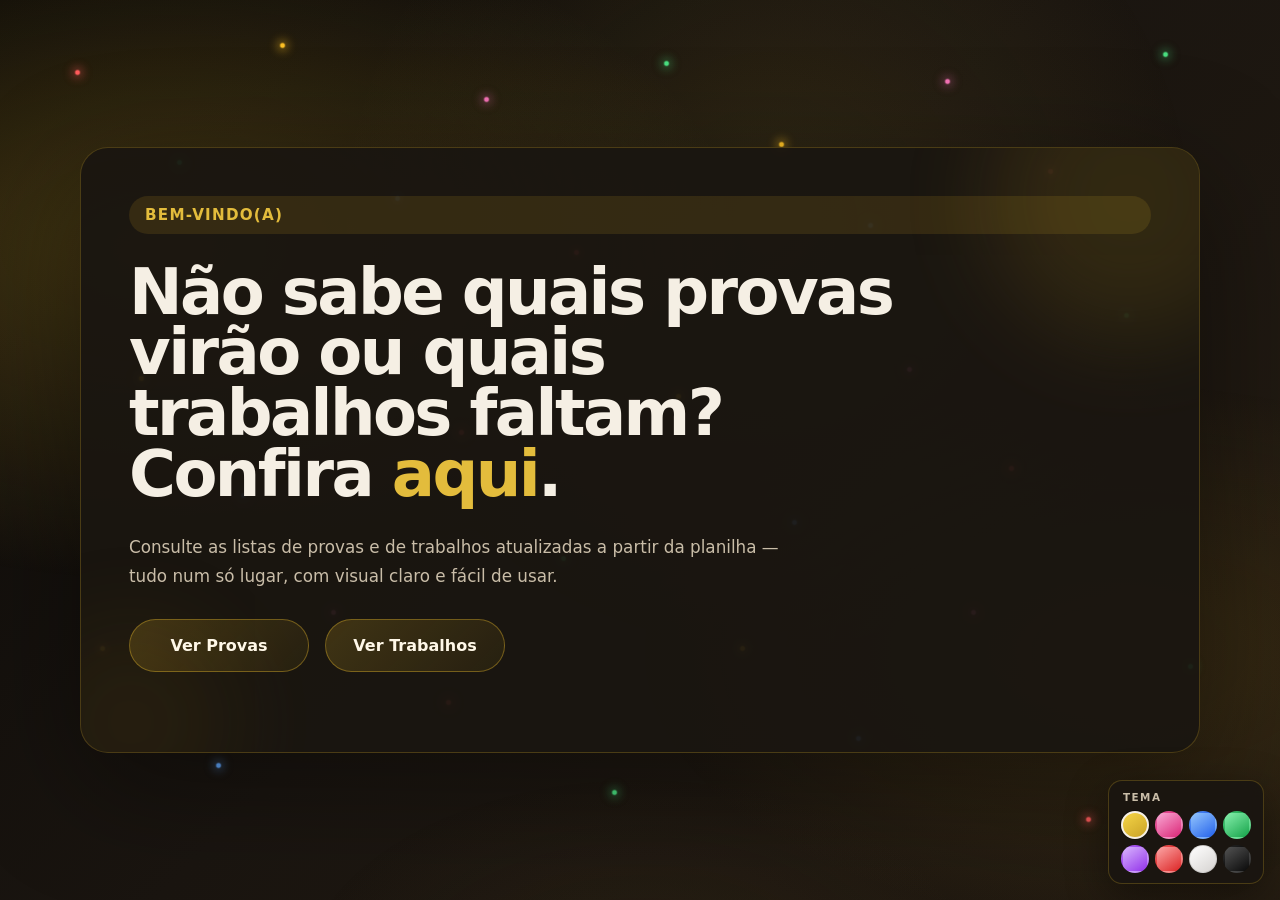
==== index.html @ 06c5c0e2 "Add files via upload" ====
<!DOCTYPE html>
<html lang="pt-br">
<head>
  <meta charset="UTF-8">
  <meta name="viewport" content="width=device-width, initial-scale=1.0">
  <title>Status da Escola</title>
  <link rel="stylesheet" href="style.css">
  <script>
    try {
      var __siteTheme = localStorage.getItem('site-theme');
      if (__siteTheme && __siteTheme !== 'amarelo') document.documentElement.setAttribute('data-theme', __siteTheme);
    } catch (e) {}
  </script>
</head>
<body>
  <div class="bg-fairy-lights" aria-hidden="true">
    <span style="--x:6;--y:8;--d:0"></span><span style="--x:14;--y:18;--d:2"></span><span style="--x:22;--y:5;--d:5"></span><span style="--x:31;--y:22;--d:1"></span><span style="--x:38;--y:11;--d:7"></span>
    <span style="--x:45;--y:28;--d:3"></span><span style="--x:52;--y:7;--d:9"></span><span style="--x:61;--y:16;--d:4"></span><span style="--x:68;--y:25;--d:0"></span><span style="--x:74;--y:9;--d:6"></span>
    <span style="--x:82;--y:19;--d:2"></span><span style="--x:91;--y:6;--d:8"></span><span style="--x:11;--y:42;--d:5"></span><span style="--x:19;--y:55;--d:1"></span><span style="--x:27;--y:38;--d:10"></span>
    <span style="--x:36;--y:48;--d:4"></span><span style="--x:44;--y:62;--d:7"></span><span style="--x:53;--y:44;--d:2"></span><span style="--x:62;--y:58;--d:6"></span><span style="--x:71;--y:41;--d:3"></span>
    <span style="--x:79;--y:52;--d:9"></span><span style="--x:88;--y:35;--d:0"></span><span style="--x:8;--y:72;--d:5"></span><span style="--x:17;--y:85;--d:8"></span><span style="--x:26;--y:68;--d:1"></span>
    <span style="--x:35;--y:78;--d:4"></span><span style="--x:48;--y:88;--d:6"></span><span style="--x:58;--y:72;--d:2"></span><span style="--x:67;--y:82;--d:7"></span><span style="--x:76;--y:68;--d:3"></span>
    <span style="--x:85;--y:91;--d:9"></span><span style="--x:93;--y:74;--d:0"></span>
  </div>
  <main class="page">
    <section class="hero">
      <span class="badge">Bem-vindo(a)</span>
      <h1 class="title">Não sabe quais provas virão ou quais trabalhos faltam? Confira <strong>aqui</strong>.</h1>
      <p class="description">Consulte as listas de provas e de trabalhos atualizadas a partir da planilha — tudo num só lugar, com visual claro e fácil de usar.</p>
      <div class="actions">
        <a href="provas.html" class="button">Ver Provas</a>
        <a href="trabalhos.html" class="button">Ver Trabalhos</a>
      </div>
      <div class="meta">
      </div>
    </section>
  </main>
  <script src="script.js"></script>
  <script src="theme-menu.js"></script>
</body>
</html>
---- style.css ----
:root {
  color-scheme: dark;
  --bg-deep: #0f0d0a;
  --bg-card: rgba(26, 22, 16, 0.94);
  --accent: #c9a227;
  --accent-bright: #e3bc3c;
  --accent-soft: rgba(201, 162, 39, 0.14);
  --accent-dim: rgba(139, 105, 20, 0.18);
  --border: rgba(201, 162, 39, 0.28);
  --text: #f5efe4;
  --text-muted: #c9bda8;
  --grad-1: #0c0a08;
  --grad-2: #1a1510;
  --grad-3: #241c12;
  --grad-4: #1a1610;
  --grad-5: #0f0d0a;
  --orb-1: rgba(201, 162, 39, 0.28);
  --orb-2: rgba(139, 105, 20, 0.2);
  --orb-3: rgba(90, 70, 35, 0.15);
  --orb-soft: rgba(227, 188, 60, 0.12);
  --page-blob-1: rgba(201, 162, 39, 0.35);
  --page-blob-2: rgba(139, 105, 20, 0.3);
  --btn-border: rgba(201, 162, 39, 0.45);
  --btn-grad-1: rgba(201, 162, 39, 0.22);
  --btn-grad-2: rgba(201, 162, 39, 0.08);
  --btn-text: #fff8e8;
  --btn-hover-shadow: rgba(201, 162, 39, 0.35);
  --btn-hover-border: rgba(255, 230, 170, 0.6);
  --btn-hover-fg: #1a140c;
  --meta-muted: #a89878;
  --sheet-meta: rgba(201, 189, 168, 0.8);
  --shadow-card: rgba(0, 0, 0, 0.4);
  --fairy-opacity: 1;
  font-family: Inter, ui-sans-serif, system-ui, -apple-system, BlinkMacSystemFont, "Segoe UI", sans-serif;
}

/* Rosa */
html[data-theme='rosa'] {
  color-scheme: dark;
  --bg-deep: #100810;
  --bg-card: rgba(32, 16, 28, 0.94);
  --accent: #db2777;
  --accent-bright: #f472b6;
  --accent-soft: rgba(219, 39, 119, 0.14);
  --accent-dim: rgba(157, 23, 77, 0.22);
  --border: rgba(244, 114, 182, 0.28);
  --text: #fdf2f8;
  --text-muted: #e9c4d8;
  --grad-1: #0f0610;
  --grad-2: #1a0a16;
  --grad-3: #240f1c;
  --grad-4: #180a14;
  --grad-5: #0c060c;
  --orb-1: rgba(219, 39, 119, 0.26);
  --orb-2: rgba(157, 23, 77, 0.18);
  --orb-3: rgba(90, 40, 60, 0.14);
  --orb-soft: rgba(244, 114, 182, 0.1);
  --page-blob-1: rgba(219, 39, 119, 0.32);
  --page-blob-2: rgba(131, 24, 67, 0.28);
  --btn-border: rgba(244, 114, 182, 0.45);
  --btn-grad-1: rgba(219, 39, 119, 0.22);
  --btn-grad-2: rgba(219, 39, 119, 0.08);
  --btn-text: #fff5fb;
  --btn-hover-shadow: rgba(219, 39, 119, 0.38);
  --btn-hover-border: rgba(251, 207, 232, 0.55);
  --btn-hover-fg: #1a0a12;
  --meta-muted: #c49bb0;
  --sheet-meta: rgba(233, 196, 216, 0.85);
  --shadow-card: rgba(0, 0, 0, 0.45);
}

/* Azul */
html[data-theme='azul'] {
  color-scheme: dark;
  --bg-deep: #080e14;
  --bg-card: rgba(14, 22, 36, 0.94);
  --accent: #2563eb;
  --accent-bright: #60a5fa;
  --accent-soft: rgba(37, 99, 235, 0.14);
  --accent-dim: rgba(30, 64, 175, 0.22);
  --border: rgba(96, 165, 250, 0.28);
  --text: #eff6ff;
  --text-muted: #b8c9e0;
  --grad-1: #060a10;
  --grad-2: #0c1420;
  --grad-3: #101c2e;
  --grad-4: #0c1624;
  --grad-5: #080c14;
  --orb-1: rgba(37, 99, 235, 0.26);
  --orb-2: rgba(29, 78, 216, 0.18);
  --orb-3: rgba(30, 58, 90, 0.14);
  --orb-soft: rgba(96, 165, 250, 0.1);
  --page-blob-1: rgba(37, 99, 235, 0.32);
  --page-blob-2: rgba(30, 64, 175, 0.28);
  --btn-border: rgba(96, 165, 250, 0.45);
  --btn-grad-1: rgba(37, 99, 235, 0.22);
  --btn-grad-2: rgba(37, 99, 235, 0.08);
  --btn-text: #f0f7ff;
  --btn-hover-shadow: rgba(37, 99, 235, 0.38);
  --btn-hover-border: rgba(186, 220, 255, 0.55);
  --btn-hover-fg: #0a1628;
  --meta-muted: #8fa3c4;
  --sheet-meta: rgba(184, 200, 224, 0.85);
  --shadow-card: rgba(0, 0, 0, 0.45);
}

/* Verde */
html[data-theme='verde'] {
  color-scheme: dark;
  --bg-deep: #08120c;
  --bg-card: rgba(14, 32, 24, 0.94);
  --accent: #16a34a;
  --accent-bright: #4ade80;
  --accent-soft: rgba(22, 163, 74, 0.14);
  --accent-dim: rgba(20, 83, 45, 0.22);
  --border: rgba(74, 222, 128, 0.28);
  --text: #ecfdf5;
  --text-muted: #b8d4c4;
  --grad-1: #060f0a;
  --grad-2: #0c1a12;
  --grad-3: #102218;
  --grad-4: #0c1a12;
  --grad-5: #080f0c;
  --orb-1: rgba(22, 163, 74, 0.26);
  --orb-2: rgba(21, 128, 61, 0.18);
  --orb-3: rgba(30, 70, 45, 0.14);
  --orb-soft: rgba(74, 222, 128, 0.1);
  --page-blob-1: rgba(22, 163, 74, 0.32);
  --page-blob-2: rgba(20, 83, 45, 0.28);
  --btn-border: rgba(74, 222, 128, 0.45);
  --btn-grad-1: rgba(22, 163, 74, 0.22);
  --btn-grad-2: rgba(22, 163, 74, 0.08);
  --btn-text: #f0fdf4;
  --btn-hover-shadow: rgba(22, 163, 74, 0.38);
  --btn-hover-border: rgba(187, 247, 208, 0.55);
  --btn-hover-fg: #052e16;
  --meta-muted: #8fb39a;
  --sheet-meta: rgba(190, 214, 200, 0.85);
  --shadow-card: rgba(0, 0, 0, 0.45);
}

/* Lilás */
html[data-theme='lilas'] {
  color-scheme: dark;
  --bg-deep: #0c0814;
  --bg-card: rgba(24, 18, 40, 0.94);
  --accent: #9333ea;
  --accent-bright: #c084fc;
  --accent-soft: rgba(147, 51, 234, 0.14);
  --accent-dim: rgba(88, 28, 135, 0.22);
  --border: rgba(192, 132, 252, 0.28);
  --text: #faf5ff;
  --text-muted: #d4c4e8;
  --grad-1: #0a0614;
  --grad-2: #140e22;
  --grad-3: #1a1430;
  --grad-4: #140e24;
  --grad-5: #0c0818;
  --orb-1: rgba(147, 51, 234, 0.26);
  --orb-2: rgba(88, 28, 135, 0.18);
  --orb-3: rgba(60, 40, 90, 0.14);
  --orb-soft: rgba(192, 132, 252, 0.1);
  --page-blob-1: rgba(147, 51, 234, 0.32);
  --page-blob-2: rgba(88, 28, 135, 0.28);
  --btn-border: rgba(192, 132, 252, 0.45);
  --btn-grad-1: rgba(147, 51, 234, 0.22);
  --btn-grad-2: rgba(147, 51, 234, 0.08);
  --btn-text: #faf5ff;
  --btn-hover-shadow: rgba(147, 51, 234, 0.38);
  --btn-hover-border: rgba(233, 213, 255, 0.55);
  --btn-hover-fg: #1e1030;
  --meta-muted: #b8a0d0;
  --sheet-meta: rgba(212, 196, 232, 0.85);
  --shadow-card: rgba(0, 0, 0, 0.45);
}

/* Vermelho */
html[data-theme='vermelho'] {
  color-scheme: dark;
  --bg-deep: #100808;
  --bg-card: rgba(36, 14, 14, 0.94);
  --accent: #dc2626;
  --accent-bright: #f87171;
  --accent-soft: rgba(220, 38, 38, 0.14);
  --accent-dim: rgba(127, 29, 29, 0.22);
  --border: rgba(248, 113, 113, 0.28);
  --text: #fef2f2;
  --text-muted: #e8c4c4;
  --grad-1: #0e0606;
  --grad-2: #1a0a0a;
  --grad-3: #240e0e;
  --grad-4: #1a0a0a;
  --grad-5: #0c0606;
  --orb-1: rgba(220, 38, 38, 0.26);
  --orb-2: rgba(127, 29, 29, 0.18);
  --orb-3: rgba(80, 30, 30, 0.14);
  --orb-soft: rgba(248, 113, 113, 0.1);
  --page-blob-1: rgba(220, 38, 38, 0.32);
  --page-blob-2: rgba(127, 29, 29, 0.28);
  --btn-border: rgba(248, 113, 113, 0.45);
  --btn-grad-1: rgba(220, 38, 38, 0.22);
  --btn-grad-2: rgba(220, 38, 38, 0.08);
  --btn-text: #fff5f5;
  --btn-hover-shadow: rgba(220, 38, 38, 0.38);
  --btn-hover-border: rgba(254, 202, 202, 0.55);
  --btn-hover-fg: #1a0808;
  --meta-muted: #c4a0a0;
  --sheet-meta: rgba(232, 196, 196, 0.85);
  --shadow-card: rgba(0, 0, 0, 0.45);
}

/* Branco (claro) */
html[data-theme='branco'] {
  color-scheme: light;
  --bg-deep: #e8e4de;
  --bg-card: rgba(255, 255, 255, 0.94);
  --accent: #b45309;
  --accent-bright: #d97706;
  --accent-soft: rgba(180, 83, 9, 0.1);
  --accent-dim: rgba(180, 83, 9, 0.14);
  --border: rgba(60, 50, 40, 0.12);
  --text: #1c1917;
  --text-muted: #57534e;
  --grad-1: #f5f2ed;
  --grad-2: #ebe6df;
  --grad-3: #e0dbd4;
  --grad-4: #ebe6df;
  --grad-5: #f0ebe5;
  --orb-1: rgba(180, 140, 80, 0.12);
  --orb-2: rgba(140, 120, 90, 0.08);
  --orb-3: rgba(120, 100, 80, 0.06);
  --orb-soft: rgba(200, 160, 90, 0.08);
  --page-blob-1: rgba(200, 150, 80, 0.12);
  --page-blob-2: rgba(160, 130, 90, 0.1);
  --btn-border: rgba(180, 83, 9, 0.35);
  --btn-grad-1: rgba(180, 83, 9, 0.12);
  --btn-grad-2: rgba(180, 83, 9, 0.05);
  --btn-text: #292524;
  --btn-hover-shadow: rgba(180, 83, 9, 0.2);
  --btn-hover-border: rgba(120, 60, 10, 0.25);
  --btn-hover-fg: #1c1917;
  --meta-muted: #78716c;
  --sheet-meta: rgba(80, 70, 60, 0.75);
  --shadow-card: rgba(0, 0, 0, 0.08);
  --fairy-opacity: 0.4;
}

/* Preto */
html[data-theme='preto'] {
  color-scheme: dark;
  --bg-deep: #000000;
  --bg-card: rgba(8, 8, 8, 0.96);
  --accent: #737373;
  --accent-bright: #d4d4d4;
  --accent-soft: rgba(115, 115, 115, 0.12);
  --accent-dim: rgba(64, 64, 64, 0.35);
  --border: rgba(115, 115, 115, 0.22);
  --text: #e5e5e5;
  --text-muted: #a3a3a3;
  --grad-1: #000000;
  --grad-2: #0a0a0a;
  --grad-3: #121212;
  --grad-4: #0a0a0a;
  --grad-5: #000000;
  --orb-1: rgba(80, 80, 80, 0.15);
  --orb-2: rgba(50, 50, 50, 0.12);
  --orb-3: rgba(30, 30, 30, 0.1);
  --orb-soft: rgba(100, 100, 100, 0.06);
  --page-blob-1: rgba(90, 90, 90, 0.12);
  --page-blob-2: rgba(50, 50, 50, 0.15);
  --btn-border: rgba(115, 115, 115, 0.35);
  --btn-grad-1: rgba(115, 115, 115, 0.15);
  --btn-grad-2: rgba(115, 115, 115, 0.06);
  --btn-text: #f5f5f5;
  --btn-hover-shadow: rgba(200, 200, 200, 0.08);
  --btn-hover-border: rgba(200, 200, 200, 0.25);
  --btn-hover-fg: #0a0a0a;
  --meta-muted: #888888;
  --sheet-meta: rgba(160, 160, 160, 0.85);
  --shadow-card: rgba(0, 0, 0, 0.6);
  --fairy-opacity: 0.65;
}

* {
  box-sizing: border-box;
  margin: 0;
  padding: 0;
}

html {
  min-height: 100%;
}

@keyframes bg-gradient-flow {
  0% {
    background-position: 0% 50%;
  }
  50% {
    background-position: 100% 50%;
  }
  100% {
    background-position: 0% 50%;
  }
}

@keyframes bg-orbs {
  0%,
  100% {
    transform: translate(0, 0) scale(1);
    opacity: 0.9;
  }
  33% {
    transform: translate(4%, -3%) scale(1.04);
    opacity: 1;
  }
  66% {
    transform: translate(-3%, 5%) scale(0.98);
    opacity: 0.85;
  }
}

@keyframes bg-orbs-alt {
  0%,
  100% {
    transform: translate(0, 0) rotate(0deg);
    opacity: 0.7;
  }
  50% {
    transform: translate(-5%, 4%) rotate(4deg);
    opacity: 1;
  }
}

@keyframes fairy-twinkle {
  0%,
  100% {
    opacity: 0.25;
    transform: scale(0.88);
    filter: brightness(0.65);
  }
  45% {
    opacity: 1;
    transform: scale(1.08);
    filter: brightness(1.35);
  }
  70% {
    opacity: 0.55;
    transform: scale(0.95);
    filter: brightness(0.95);
  }
}

body {
  min-height: 100vh;
  display: grid;
  place-items: center;
  position: relative;
  isolation: isolate;
  overflow-x: hidden;
  color: var(--text);
  padding: 24px;
  background-color: var(--bg-deep);
  background-image: linear-gradient(
    135deg,
    var(--grad-1) 0%,
    var(--grad-2) 22%,
    var(--grad-3) 45%,
    var(--grad-4) 68%,
    var(--grad-5) 100%
  );
  background-size: 220% 220%;
  animation: bg-gradient-flow 22s ease infinite;
}

.bg-fairy-lights {
  position: fixed;
  inset: 0;
  z-index: 0;
  pointer-events: none;
  overflow: hidden;
  opacity: var(--fairy-opacity);
}

.bg-fairy-lights span {
  position: absolute;
  left: calc(var(--x, 50) * 1%);
  top: calc(var(--y, 50) * 1%);
  width: 5px;
  height: 5px;
  margin: -2px 0 0 -2px;
  border-radius: 50%;
  animation: fairy-twinkle 2.8s ease-in-out calc(var(--d, 0) * 0.16s) infinite;
  will-change: opacity, transform;
}

.bg-fairy-lights span:nth-child(5n + 1) {
  background: #ff5c5c;
  color: #ff5c5c;
  box-shadow: 0 0 10px 2px rgba(255, 92, 92, 0.65);
}

.bg-fairy-lights span:nth-child(5n + 2) {
  background: #4ade80;
  color: #4ade80;
  box-shadow: 0 0 10px 2px rgba(74, 222, 128, 0.55);
}

.bg-fairy-lights span:nth-child(5n + 3) {
  background: #fbbf24;
  color: #fbbf24;
  box-shadow: 0 0 10px 2px rgba(251, 191, 36, 0.7);
}

.bg-fairy-lights span:nth-child(5n + 4) {
  background: #60a5fa;
  color: #60a5fa;
  box-shadow: 0 0 10px 2px rgba(96, 165, 250, 0.55);
}

.bg-fairy-lights span:nth-child(5n + 5) {
  background: #f472b6;
  color: #f472b6;
  box-shadow: 0 0 10px 2px rgba(244, 114, 182, 0.5);
}

body::before {
  content: '';
  position: fixed;
  inset: -25%;
  z-index: -2;
  pointer-events: none;
  background:
    radial-gradient(ellipse 55% 45% at 25% 35%, var(--orb-1), transparent 55%),
    radial-gradient(ellipse 50% 40% at 75% 65%, var(--orb-2), transparent 50%),
    radial-gradient(ellipse 40% 35% at 50% 90%, var(--orb-3), transparent 45%);
  animation: bg-orbs 28s ease-in-out infinite;
}

body::after {
  content: '';
  position: fixed;
  inset: 0;
  z-index: -1;
  pointer-events: none;
  background: radial-gradient(circle at 60% 25%, var(--orb-soft), transparent 42%);
  animation: bg-orbs-alt 35s ease-in-out infinite;
}

.page {
  width: min(1120px, 100%);
  padding: 48px;
  border-radius: 28px;
  background: var(--bg-card);
  border: 1px solid var(--border);
  box-shadow: 0 32px 120px var(--shadow-card);
  position: relative;
  z-index: 1;
  overflow: hidden;
}

.page::before,
.page::after {
  content: '';
  position: absolute;
  border-radius: 50%;
  filter: blur(48px);
  opacity: 0.4;
  pointer-events: none;
}

.page::before {
  width: 280px;
  height: 280px;
  background: var(--page-blob-1);
  top: -90px;
  right: -70px;
  animation: bg-orbs-alt 20s ease-in-out infinite reverse;
}

.page::after {
  width: 200px;
  height: 200px;
  background: var(--page-blob-2);
  bottom: -70px;
  left: -50px;
  animation: bg-orbs 24s ease-in-out infinite;
}

.hero {
  position: relative;
  z-index: 1;
  display: grid;
  gap: 28px;
}

.badge {
  display: inline-flex;
  align-items: center;
  gap: 10px;
  padding: 10px 16px;
  border-radius: 999px;
  background: var(--accent-soft);
  color: var(--accent-bright);
  font-size: 0.95rem;
  letter-spacing: 0.08em;
  text-transform: uppercase;
  font-weight: 700;
}

.title {
  font-size: clamp(2.75rem, 5vw, 4.5rem);
  line-height: 0.95;
  letter-spacing: -0.04em;
  max-width: 780px;
}

.title strong {
  color: var(--accent-bright);
}

.description {
  max-width: 680px;
  line-height: 1.75;
  color: var(--text-muted);
  font-size: 1.05rem;
}

.sheet-meta {
  margin-top: 12px;
  margin-bottom: 8px;
  font-size: 0.9rem;
  color: var(--sheet-meta);
}

.actions {
  display: flex;
  flex-wrap: wrap;
  gap: 16px;
}

.button {
  display: inline-flex;
  align-items: center;
  justify-content: center;
  min-width: 180px;
  padding: 16px 24px;
  border-radius: 999px;
  border: 1px solid var(--btn-border);
  background: linear-gradient(135deg, var(--btn-grad-1), var(--btn-grad-2));
  color: var(--btn-text);
  text-decoration: none;
  font-weight: 700;
  transition: transform 0.25s ease, background 0.25s ease, box-shadow 0.25s ease;
}

.button:hover {
  transform: translateY(-2px);
  background: linear-gradient(135deg, var(--accent-bright), var(--accent));
  box-shadow: 0 18px 50px var(--btn-hover-shadow);
  color: var(--btn-hover-fg);
  border-color: var(--btn-hover-border);
}

.meta {
  display: grid;
  gap: 12px;
  padding-top: 4px;
  color: var(--meta-muted);
  font-size: 0.95rem;
}

.meta span {
  display: inline-flex;
  align-items: center;
  gap: 8px;
}

.meta strong {
  color: var(--text);
}

@media (max-width: 720px) {
  .page {
    padding: 32px 24px;
  }

  .actions {
    flex-direction: column;
  }
}

.table-section {
  position: relative;
  z-index: 1;
  display: grid;
  gap: 28px;
}

.table-section h2 {
  text-align: center;
  font-size: clamp(2rem, 4vw, 3rem);
  color: var(--accent-bright);
}

#table-container {
  overflow-x: auto;
}

table {
  width: 100%;
  border-collapse: collapse;
  margin: 0 auto;
}

th,
td {
  padding: 12px 16px;
  border-radius: 8px;
  background: var(--accent-soft);
  border: 1px solid var(--border);
  color: var(--text);
  text-align: left;
  width: auto;
  white-space: nowrap;
}

th {
  background: var(--accent-dim);
  font-weight: 700;
  text-align: center;
  color: var(--accent-bright);
}

#pending-text {
  text-align: center;
  font-size: 1.1rem;
  color: var(--text-muted);
}

/* Mini menu de temas */
.theme-picker {
  position: fixed;
  bottom: 16px;
  right: 16px;
  z-index: 100;
  display: flex;
  flex-direction: column;
  gap: 8px;
  padding: 10px 12px;
  border-radius: 14px;
  background: var(--bg-card);
  border: 1px solid var(--border);
  box-shadow: 0 12px 40px var(--shadow-card);
  backdrop-filter: blur(10px);
  -webkit-backdrop-filter: blur(10px);
  max-width: calc(100vw - 32px);
}

.theme-picker__title {
  font-size: 0.65rem;
  font-weight: 700;
  letter-spacing: 0.14em;
  text-transform: uppercase;
  color: var(--text-muted);
  padding: 0 2px;
}

.theme-picker__grid {
  display: grid;
  grid-template-columns: repeat(4, 1fr);
  gap: 6px;
}

.theme-picker__btn {
  width: 28px;
  height: 28px;
  padding: 0;
  border: 2px solid transparent;
  border-radius: 50%;
  cursor: pointer;
  transition: transform 0.15s ease, box-shadow 0.15s ease, border-color 0.15s ease;
}

.theme-picker__btn:hover {
  transform: scale(1.08);
}

.theme-picker__btn:focus-visible {
  outline: 2px solid var(--accent-bright);
  outline-offset: 2px;
}

.theme-picker__btn.is-active {
  border-color: var(--text);
  box-shadow: 0 0 0 1px var(--bg-deep);
}

.theme-picker__btn--amarelo {
  background: linear-gradient(145deg, #f5d547, #c9a227);
}

.theme-picker__btn--rosa {
  background: linear-gradient(145deg, #f9a8d4, #db2777);
}

.theme-picker__btn--azul {
  background: linear-gradient(145deg, #93c5fd, #2563eb);
}

.theme-picker__btn--verde {
  background: linear-gradient(145deg, #86efac, #16a34a);
}

.theme-picker__btn--lilas {
  background: linear-gradient(145deg, #d8b4fe, #9333ea);
}

.theme-picker__btn--vermelho {
  background: linear-gradient(145deg, #fca5a5, #dc2626);
}

.theme-picker__btn--branco {
  background: linear-gradient(145deg, #ffffff, #d6d3d1);
  border: 1px solid rgba(0, 0, 0, 0.12);
}

.theme-picker__btn--preto {
  background: linear-gradient(145deg, #525252, #0a0a0a);
}

@media (max-width: 380px) {
  .theme-picker__btn {
    width: 26px;
    height: 26px;
  }
}
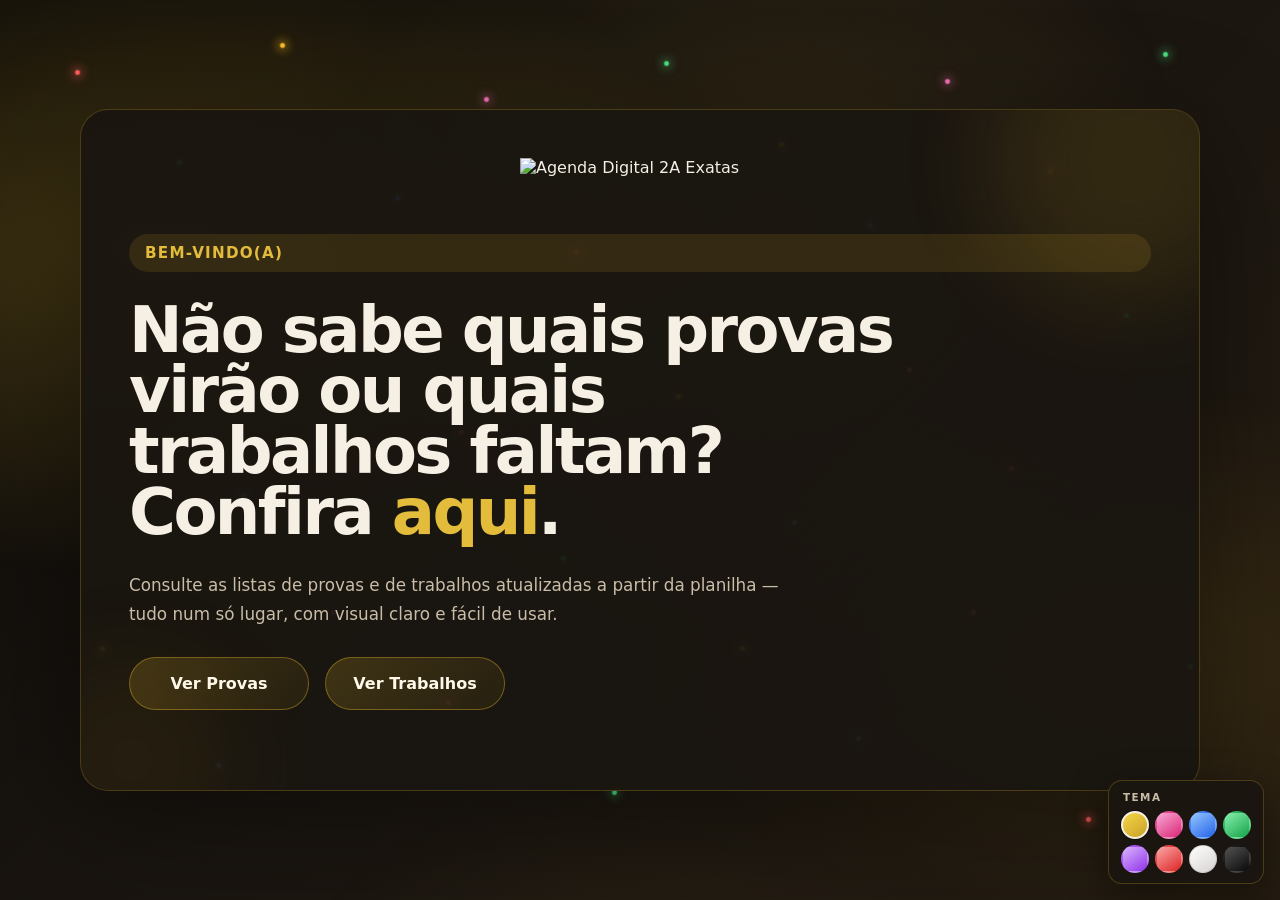
==== commit d57a2d8a: "Add files via upload" ====
--- a/index.html
+++ b/index.html
@@ -1,41 +1,45 @@
-<!DOCTYPE html>
-<html lang="pt-br">
-<head>
-  <meta charset="UTF-8">
-  <meta name="viewport" content="width=device-width, initial-scale=1.0">
-  <title>Status da Escola</title>
-  <link rel="stylesheet" href="style.css">
-  <script>
-    try {
-      var __siteTheme = localStorage.getItem('site-theme');
-      if (__siteTheme && __siteTheme !== 'amarelo') document.documentElement.setAttribute('data-theme', __siteTheme);
-    } catch (e) {}
-  </script>
-</head>
-<body>
-  <div class="bg-fairy-lights" aria-hidden="true">
-    <span style="--x:6;--y:8;--d:0"></span><span style="--x:14;--y:18;--d:2"></span><span style="--x:22;--y:5;--d:5"></span><span style="--x:31;--y:22;--d:1"></span><span style="--x:38;--y:11;--d:7"></span>
-    <span style="--x:45;--y:28;--d:3"></span><span style="--x:52;--y:7;--d:9"></span><span style="--x:61;--y:16;--d:4"></span><span style="--x:68;--y:25;--d:0"></span><span style="--x:74;--y:9;--d:6"></span>
-    <span style="--x:82;--y:19;--d:2"></span><span style="--x:91;--y:6;--d:8"></span><span style="--x:11;--y:42;--d:5"></span><span style="--x:19;--y:55;--d:1"></span><span style="--x:27;--y:38;--d:10"></span>
-    <span style="--x:36;--y:48;--d:4"></span><span style="--x:44;--y:62;--d:7"></span><span style="--x:53;--y:44;--d:2"></span><span style="--x:62;--y:58;--d:6"></span><span style="--x:71;--y:41;--d:3"></span>
-    <span style="--x:79;--y:52;--d:9"></span><span style="--x:88;--y:35;--d:0"></span><span style="--x:8;--y:72;--d:5"></span><span style="--x:17;--y:85;--d:8"></span><span style="--x:26;--y:68;--d:1"></span>
-    <span style="--x:35;--y:78;--d:4"></span><span style="--x:48;--y:88;--d:6"></span><span style="--x:58;--y:72;--d:2"></span><span style="--x:67;--y:82;--d:7"></span><span style="--x:76;--y:68;--d:3"></span>
-    <span style="--x:85;--y:91;--d:9"></span><span style="--x:93;--y:74;--d:0"></span>
-  </div>
-  <main class="page">
-    <section class="hero">
-      <span class="badge">Bem-vindo(a)</span>
-      <h1 class="title">Não sabe quais provas virão ou quais trabalhos faltam? Confira <strong>aqui</strong>.</h1>
-      <p class="description">Consulte as listas de provas e de trabalhos atualizadas a partir da planilha — tudo num só lugar, com visual claro e fácil de usar.</p>
-      <div class="actions">
-        <a href="provas.html" class="button">Ver Provas</a>
-        <a href="trabalhos.html" class="button">Ver Trabalhos</a>
-      </div>
-      <div class="meta">
-      </div>
-    </section>
-  </main>
-  <script src="script.js"></script>
-  <script src="theme-menu.js"></script>
-</body>
-</html>
+<!DOCTYPE html>
+<html lang="pt-br">
+<head>
+  <meta charset="UTF-8">
+  <meta name="viewport" content="width=device-width, initial-scale=1.0">
+  <title>Status da Escola</title>
+  <link rel="stylesheet" href="style.css">
+  <script>
+    try {
+      var __siteTheme = localStorage.getItem('site-theme');
+      if (__siteTheme && __siteTheme !== 'amarelo') document.documentElement.setAttribute('data-theme', __siteTheme);
+    } catch (e) {}
+  </script>
+</head>
+<body>
+  <div class="bg-fairy-lights" aria-hidden="true">
+    <span style="--x:6;--y:8;--d:0"></span><span style="--x:14;--y:18;--d:2"></span><span style="--x:22;--y:5;--d:5"></span><span style="--x:31;--y:22;--d:1"></span><span style="--x:38;--y:11;--d:7"></span>
+    <span style="--x:45;--y:28;--d:3"></span><span style="--x:52;--y:7;--d:9"></span><span style="--x:61;--y:16;--d:4"></span><span style="--x:68;--y:25;--d:0"></span><span style="--x:74;--y:9;--d:6"></span>
+    <span style="--x:82;--y:19;--d:2"></span><span style="--x:91;--y:6;--d:8"></span><span style="--x:11;--y:42;--d:5"></span><span style="--x:19;--y:55;--d:1"></span><span style="--x:27;--y:38;--d:10"></span>
+    <span style="--x:36;--y:48;--d:4"></span><span style="--x:44;--y:62;--d:7"></span><span style="--x:53;--y:44;--d:2"></span><span style="--x:62;--y:58;--d:6"></span><span style="--x:71;--y:41;--d:3"></span>
+    <span style="--x:79;--y:52;--d:9"></span><span style="--x:88;--y:35;--d:0"></span><span style="--x:8;--y:72;--d:5"></span><span style="--x:17;--y:85;--d:8"></span><span style="--x:26;--y:68;--d:1"></span>
+    <span style="--x:35;--y:78;--d:4"></span><span style="--x:48;--y:88;--d:6"></span><span style="--x:58;--y:72;--d:2"></span><span style="--x:67;--y:82;--d:7"></span><span style="--x:76;--y:68;--d:3"></span>
+    <span style="--x:85;--y:91;--d:9"></span><span style="--x:93;--y:74;--d:0"></span>
+  </div>
+  <main class="page">
+    <div class="site-brand site-brand--compact">
+      <img class="site-brand__logo site-brand__logo--dark" src="images/2a-exatas.png" alt="Agenda Digital 2A Exatas" width="240" height="60" decoding="async">
+      <img class="site-brand__logo site-brand__logo--light" src="images/2a-exatas-black.png" alt="" width="240" height="60" decoding="async" aria-hidden="true">
+    </div>
+    <section class="hero">
+      <span class="badge">Bem-vindo(a)</span>
+      <h1 class="title">Não sabe quais provas virão ou quais trabalhos faltam? Confira <strong>aqui</strong>.</h1>
+      <p class="description">Consulte as listas de provas e de trabalhos atualizadas a partir da planilha — tudo num só lugar, com visual claro e fácil de usar.</p>
+      <div class="actions">
+        <a href="provas.html" class="button">Ver Provas</a>
+        <a href="trabalhos.html" class="button">Ver Trabalhos</a>
+      </div>
+      <div class="meta">
+      </div>
+    </section>
+  </main>
+  <script src="script.js"></script>
+  <script src="theme-menu.js"></script>
+</body>
+</html>
--- a/style.css
+++ b/style.css
@@ -1,736 +1,766 @@
-:root {
-  color-scheme: dark;
-  --bg-deep: #0f0d0a;
-  --bg-card: rgba(26, 22, 16, 0.94);
-  --accent: #c9a227;
-  --accent-bright: #e3bc3c;
-  --accent-soft: rgba(201, 162, 39, 0.14);
-  --accent-dim: rgba(139, 105, 20, 0.18);
-  --border: rgba(201, 162, 39, 0.28);
-  --text: #f5efe4;
-  --text-muted: #c9bda8;
-  --grad-1: #0c0a08;
-  --grad-2: #1a1510;
-  --grad-3: #241c12;
-  --grad-4: #1a1610;
-  --grad-5: #0f0d0a;
-  --orb-1: rgba(201, 162, 39, 0.28);
-  --orb-2: rgba(139, 105, 20, 0.2);
-  --orb-3: rgba(90, 70, 35, 0.15);
-  --orb-soft: rgba(227, 188, 60, 0.12);
-  --page-blob-1: rgba(201, 162, 39, 0.35);
-  --page-blob-2: rgba(139, 105, 20, 0.3);
-  --btn-border: rgba(201, 162, 39, 0.45);
-  --btn-grad-1: rgba(201, 162, 39, 0.22);
-  --btn-grad-2: rgba(201, 162, 39, 0.08);
-  --btn-text: #fff8e8;
-  --btn-hover-shadow: rgba(201, 162, 39, 0.35);
-  --btn-hover-border: rgba(255, 230, 170, 0.6);
-  --btn-hover-fg: #1a140c;
-  --meta-muted: #a89878;
-  --sheet-meta: rgba(201, 189, 168, 0.8);
-  --shadow-card: rgba(0, 0, 0, 0.4);
-  --fairy-opacity: 1;
-  font-family: Inter, ui-sans-serif, system-ui, -apple-system, BlinkMacSystemFont, "Segoe UI", sans-serif;
-}
-
-/* Rosa */
-html[data-theme='rosa'] {
-  color-scheme: dark;
-  --bg-deep: #100810;
-  --bg-card: rgba(32, 16, 28, 0.94);
-  --accent: #db2777;
-  --accent-bright: #f472b6;
-  --accent-soft: rgba(219, 39, 119, 0.14);
-  --accent-dim: rgba(157, 23, 77, 0.22);
-  --border: rgba(244, 114, 182, 0.28);
-  --text: #fdf2f8;
-  --text-muted: #e9c4d8;
-  --grad-1: #0f0610;
-  --grad-2: #1a0a16;
-  --grad-3: #240f1c;
-  --grad-4: #180a14;
-  --grad-5: #0c060c;
-  --orb-1: rgba(219, 39, 119, 0.26);
-  --orb-2: rgba(157, 23, 77, 0.18);
-  --orb-3: rgba(90, 40, 60, 0.14);
-  --orb-soft: rgba(244, 114, 182, 0.1);
-  --page-blob-1: rgba(219, 39, 119, 0.32);
-  --page-blob-2: rgba(131, 24, 67, 0.28);
-  --btn-border: rgba(244, 114, 182, 0.45);
-  --btn-grad-1: rgba(219, 39, 119, 0.22);
-  --btn-grad-2: rgba(219, 39, 119, 0.08);
-  --btn-text: #fff5fb;
-  --btn-hover-shadow: rgba(219, 39, 119, 0.38);
-  --btn-hover-border: rgba(251, 207, 232, 0.55);
-  --btn-hover-fg: #1a0a12;
-  --meta-muted: #c49bb0;
-  --sheet-meta: rgba(233, 196, 216, 0.85);
-  --shadow-card: rgba(0, 0, 0, 0.45);
-}
-
-/* Azul */
-html[data-theme='azul'] {
-  color-scheme: dark;
-  --bg-deep: #080e14;
-  --bg-card: rgba(14, 22, 36, 0.94);
-  --accent: #2563eb;
-  --accent-bright: #60a5fa;
-  --accent-soft: rgba(37, 99, 235, 0.14);
-  --accent-dim: rgba(30, 64, 175, 0.22);
-  --border: rgba(96, 165, 250, 0.28);
-  --text: #eff6ff;
-  --text-muted: #b8c9e0;
-  --grad-1: #060a10;
-  --grad-2: #0c1420;
-  --grad-3: #101c2e;
-  --grad-4: #0c1624;
-  --grad-5: #080c14;
-  --orb-1: rgba(37, 99, 235, 0.26);
-  --orb-2: rgba(29, 78, 216, 0.18);
-  --orb-3: rgba(30, 58, 90, 0.14);
-  --orb-soft: rgba(96, 165, 250, 0.1);
-  --page-blob-1: rgba(37, 99, 235, 0.32);
-  --page-blob-2: rgba(30, 64, 175, 0.28);
-  --btn-border: rgba(96, 165, 250, 0.45);
-  --btn-grad-1: rgba(37, 99, 235, 0.22);
-  --btn-grad-2: rgba(37, 99, 235, 0.08);
-  --btn-text: #f0f7ff;
-  --btn-hover-shadow: rgba(37, 99, 235, 0.38);
-  --btn-hover-border: rgba(186, 220, 255, 0.55);
-  --btn-hover-fg: #0a1628;
-  --meta-muted: #8fa3c4;
-  --sheet-meta: rgba(184, 200, 224, 0.85);
-  --shadow-card: rgba(0, 0, 0, 0.45);
-}
-
-/* Verde */
-html[data-theme='verde'] {
-  color-scheme: dark;
-  --bg-deep: #08120c;
-  --bg-card: rgba(14, 32, 24, 0.94);
-  --accent: #16a34a;
-  --accent-bright: #4ade80;
-  --accent-soft: rgba(22, 163, 74, 0.14);
-  --accent-dim: rgba(20, 83, 45, 0.22);
-  --border: rgba(74, 222, 128, 0.28);
-  --text: #ecfdf5;
-  --text-muted: #b8d4c4;
-  --grad-1: #060f0a;
-  --grad-2: #0c1a12;
-  --grad-3: #102218;
-  --grad-4: #0c1a12;
-  --grad-5: #080f0c;
-  --orb-1: rgba(22, 163, 74, 0.26);
-  --orb-2: rgba(21, 128, 61, 0.18);
-  --orb-3: rgba(30, 70, 45, 0.14);
-  --orb-soft: rgba(74, 222, 128, 0.1);
-  --page-blob-1: rgba(22, 163, 74, 0.32);
-  --page-blob-2: rgba(20, 83, 45, 0.28);
-  --btn-border: rgba(74, 222, 128, 0.45);
-  --btn-grad-1: rgba(22, 163, 74, 0.22);
-  --btn-grad-2: rgba(22, 163, 74, 0.08);
-  --btn-text: #f0fdf4;
-  --btn-hover-shadow: rgba(22, 163, 74, 0.38);
-  --btn-hover-border: rgba(187, 247, 208, 0.55);
-  --btn-hover-fg: #052e16;
-  --meta-muted: #8fb39a;
-  --sheet-meta: rgba(190, 214, 200, 0.85);
-  --shadow-card: rgba(0, 0, 0, 0.45);
-}
-
-/* Lilás */
-html[data-theme='lilas'] {
-  color-scheme: dark;
-  --bg-deep: #0c0814;
-  --bg-card: rgba(24, 18, 40, 0.94);
-  --accent: #9333ea;
-  --accent-bright: #c084fc;
-  --accent-soft: rgba(147, 51, 234, 0.14);
-  --accent-dim: rgba(88, 28, 135, 0.22);
-  --border: rgba(192, 132, 252, 0.28);
-  --text: #faf5ff;
-  --text-muted: #d4c4e8;
-  --grad-1: #0a0614;
-  --grad-2: #140e22;
-  --grad-3: #1a1430;
-  --grad-4: #140e24;
-  --grad-5: #0c0818;
-  --orb-1: rgba(147, 51, 234, 0.26);
-  --orb-2: rgba(88, 28, 135, 0.18);
-  --orb-3: rgba(60, 40, 90, 0.14);
-  --orb-soft: rgba(192, 132, 252, 0.1);
-  --page-blob-1: rgba(147, 51, 234, 0.32);
-  --page-blob-2: rgba(88, 28, 135, 0.28);
-  --btn-border: rgba(192, 132, 252, 0.45);
-  --btn-grad-1: rgba(147, 51, 234, 0.22);
-  --btn-grad-2: rgba(147, 51, 234, 0.08);
-  --btn-text: #faf5ff;
-  --btn-hover-shadow: rgba(147, 51, 234, 0.38);
-  --btn-hover-border: rgba(233, 213, 255, 0.55);
-  --btn-hover-fg: #1e1030;
-  --meta-muted: #b8a0d0;
-  --sheet-meta: rgba(212, 196, 232, 0.85);
-  --shadow-card: rgba(0, 0, 0, 0.45);
-}
-
-/* Vermelho */
-html[data-theme='vermelho'] {
-  color-scheme: dark;
-  --bg-deep: #100808;
-  --bg-card: rgba(36, 14, 14, 0.94);
-  --accent: #dc2626;
-  --accent-bright: #f87171;
-  --accent-soft: rgba(220, 38, 38, 0.14);
-  --accent-dim: rgba(127, 29, 29, 0.22);
-  --border: rgba(248, 113, 113, 0.28);
-  --text: #fef2f2;
-  --text-muted: #e8c4c4;
-  --grad-1: #0e0606;
-  --grad-2: #1a0a0a;
-  --grad-3: #240e0e;
-  --grad-4: #1a0a0a;
-  --grad-5: #0c0606;
-  --orb-1: rgba(220, 38, 38, 0.26);
-  --orb-2: rgba(127, 29, 29, 0.18);
-  --orb-3: rgba(80, 30, 30, 0.14);
-  --orb-soft: rgba(248, 113, 113, 0.1);
-  --page-blob-1: rgba(220, 38, 38, 0.32);
-  --page-blob-2: rgba(127, 29, 29, 0.28);
-  --btn-border: rgba(248, 113, 113, 0.45);
-  --btn-grad-1: rgba(220, 38, 38, 0.22);
-  --btn-grad-2: rgba(220, 38, 38, 0.08);
-  --btn-text: #fff5f5;
-  --btn-hover-shadow: rgba(220, 38, 38, 0.38);
-  --btn-hover-border: rgba(254, 202, 202, 0.55);
-  --btn-hover-fg: #1a0808;
-  --meta-muted: #c4a0a0;
-  --sheet-meta: rgba(232, 196, 196, 0.85);
-  --shadow-card: rgba(0, 0, 0, 0.45);
-}
-
-/* Branco (claro) */
-html[data-theme='branco'] {
-  color-scheme: light;
-  --bg-deep: #e8e4de;
-  --bg-card: rgba(255, 255, 255, 0.94);
-  --accent: #b45309;
-  --accent-bright: #d97706;
-  --accent-soft: rgba(180, 83, 9, 0.1);
-  --accent-dim: rgba(180, 83, 9, 0.14);
-  --border: rgba(60, 50, 40, 0.12);
-  --text: #1c1917;
-  --text-muted: #57534e;
-  --grad-1: #f5f2ed;
-  --grad-2: #ebe6df;
-  --grad-3: #e0dbd4;
-  --grad-4: #ebe6df;
-  --grad-5: #f0ebe5;
-  --orb-1: rgba(180, 140, 80, 0.12);
-  --orb-2: rgba(140, 120, 90, 0.08);
-  --orb-3: rgba(120, 100, 80, 0.06);
-  --orb-soft: rgba(200, 160, 90, 0.08);
-  --page-blob-1: rgba(200, 150, 80, 0.12);
-  --page-blob-2: rgba(160, 130, 90, 0.1);
-  --btn-border: rgba(180, 83, 9, 0.35);
-  --btn-grad-1: rgba(180, 83, 9, 0.12);
-  --btn-grad-2: rgba(180, 83, 9, 0.05);
-  --btn-text: #292524;
-  --btn-hover-shadow: rgba(180, 83, 9, 0.2);
-  --btn-hover-border: rgba(120, 60, 10, 0.25);
-  --btn-hover-fg: #1c1917;
-  --meta-muted: #78716c;
-  --sheet-meta: rgba(80, 70, 60, 0.75);
-  --shadow-card: rgba(0, 0, 0, 0.08);
-  --fairy-opacity: 0.4;
-}
-
-/* Preto */
-html[data-theme='preto'] {
-  color-scheme: dark;
-  --bg-deep: #000000;
-  --bg-card: rgba(8, 8, 8, 0.96);
-  --accent: #737373;
-  --accent-bright: #d4d4d4;
-  --accent-soft: rgba(115, 115, 115, 0.12);
-  --accent-dim: rgba(64, 64, 64, 0.35);
-  --border: rgba(115, 115, 115, 0.22);
-  --text: #e5e5e5;
-  --text-muted: #a3a3a3;
-  --grad-1: #000000;
-  --grad-2: #0a0a0a;
-  --grad-3: #121212;
-  --grad-4: #0a0a0a;
-  --grad-5: #000000;
-  --orb-1: rgba(80, 80, 80, 0.15);
-  --orb-2: rgba(50, 50, 50, 0.12);
-  --orb-3: rgba(30, 30, 30, 0.1);
-  --orb-soft: rgba(100, 100, 100, 0.06);
-  --page-blob-1: rgba(90, 90, 90, 0.12);
-  --page-blob-2: rgba(50, 50, 50, 0.15);
-  --btn-border: rgba(115, 115, 115, 0.35);
-  --btn-grad-1: rgba(115, 115, 115, 0.15);
-  --btn-grad-2: rgba(115, 115, 115, 0.06);
-  --btn-text: #f5f5f5;
-  --btn-hover-shadow: rgba(200, 200, 200, 0.08);
-  --btn-hover-border: rgba(200, 200, 200, 0.25);
-  --btn-hover-fg: #0a0a0a;
-  --meta-muted: #888888;
-  --sheet-meta: rgba(160, 160, 160, 0.85);
-  --shadow-card: rgba(0, 0, 0, 0.6);
-  --fairy-opacity: 0.65;
-}
-
-* {
-  box-sizing: border-box;
-  margin: 0;
-  padding: 0;
-}
-
-html {
-  min-height: 100%;
-}
-
-@keyframes bg-gradient-flow {
-  0% {
-    background-position: 0% 50%;
-  }
-  50% {
-    background-position: 100% 50%;
-  }
-  100% {
-    background-position: 0% 50%;
-  }
-}
-
-@keyframes bg-orbs {
-  0%,
-  100% {
-    transform: translate(0, 0) scale(1);
-    opacity: 0.9;
-  }
-  33% {
-    transform: translate(4%, -3%) scale(1.04);
-    opacity: 1;
-  }
-  66% {
-    transform: translate(-3%, 5%) scale(0.98);
-    opacity: 0.85;
-  }
-}
-
-@keyframes bg-orbs-alt {
-  0%,
-  100% {
-    transform: translate(0, 0) rotate(0deg);
-    opacity: 0.7;
-  }
-  50% {
-    transform: translate(-5%, 4%) rotate(4deg);
-    opacity: 1;
-  }
-}
-
-@keyframes fairy-twinkle {
-  0%,
-  100% {
-    opacity: 0.25;
-    transform: scale(0.88);
-    filter: brightness(0.65);
-  }
-  45% {
-    opacity: 1;
-    transform: scale(1.08);
-    filter: brightness(1.35);
-  }
-  70% {
-    opacity: 0.55;
-    transform: scale(0.95);
-    filter: brightness(0.95);
-  }
-}
-
-body {
-  min-height: 100vh;
-  display: grid;
-  place-items: center;
-  position: relative;
-  isolation: isolate;
-  overflow-x: hidden;
-  color: var(--text);
-  padding: 24px;
-  background-color: var(--bg-deep);
-  background-image: linear-gradient(
-    135deg,
-    var(--grad-1) 0%,
-    var(--grad-2) 22%,
-    var(--grad-3) 45%,
-    var(--grad-4) 68%,
-    var(--grad-5) 100%
-  );
-  background-size: 220% 220%;
-  animation: bg-gradient-flow 22s ease infinite;
-}
-
-.bg-fairy-lights {
-  position: fixed;
-  inset: 0;
-  z-index: 0;
-  pointer-events: none;
-  overflow: hidden;
-  opacity: var(--fairy-opacity);
-}
-
-.bg-fairy-lights span {
-  position: absolute;
-  left: calc(var(--x, 50) * 1%);
-  top: calc(var(--y, 50) * 1%);
-  width: 5px;
-  height: 5px;
-  margin: -2px 0 0 -2px;
-  border-radius: 50%;
-  animation: fairy-twinkle 2.8s ease-in-out calc(var(--d, 0) * 0.16s) infinite;
-  will-change: opacity, transform;
-}
-
-.bg-fairy-lights span:nth-child(5n + 1) {
-  background: #ff5c5c;
-  color: #ff5c5c;
-  box-shadow: 0 0 10px 2px rgba(255, 92, 92, 0.65);
-}
-
-.bg-fairy-lights span:nth-child(5n + 2) {
-  background: #4ade80;
-  color: #4ade80;
-  box-shadow: 0 0 10px 2px rgba(74, 222, 128, 0.55);
-}
-
-.bg-fairy-lights span:nth-child(5n + 3) {
-  background: #fbbf24;
-  color: #fbbf24;
-  box-shadow: 0 0 10px 2px rgba(251, 191, 36, 0.7);
-}
-
-.bg-fairy-lights span:nth-child(5n + 4) {
-  background: #60a5fa;
-  color: #60a5fa;
-  box-shadow: 0 0 10px 2px rgba(96, 165, 250, 0.55);
-}
-
-.bg-fairy-lights span:nth-child(5n + 5) {
-  background: #f472b6;
-  color: #f472b6;
-  box-shadow: 0 0 10px 2px rgba(244, 114, 182, 0.5);
-}
-
-body::before {
-  content: '';
-  position: fixed;
-  inset: -25%;
-  z-index: -2;
-  pointer-events: none;
-  background:
-    radial-gradient(ellipse 55% 45% at 25% 35%, var(--orb-1), transparent 55%),
-    radial-gradient(ellipse 50% 40% at 75% 65%, var(--orb-2), transparent 50%),
-    radial-gradient(ellipse 40% 35% at 50% 90%, var(--orb-3), transparent 45%);
-  animation: bg-orbs 28s ease-in-out infinite;
-}
-
-body::after {
-  content: '';
-  position: fixed;
-  inset: 0;
-  z-index: -1;
-  pointer-events: none;
-  background: radial-gradient(circle at 60% 25%, var(--orb-soft), transparent 42%);
-  animation: bg-orbs-alt 35s ease-in-out infinite;
-}
-
-.page {
-  width: min(1120px, 100%);
-  padding: 48px;
-  border-radius: 28px;
-  background: var(--bg-card);
-  border: 1px solid var(--border);
-  box-shadow: 0 32px 120px var(--shadow-card);
-  position: relative;
-  z-index: 1;
-  overflow: hidden;
-}
-
-.page::before,
-.page::after {
-  content: '';
-  position: absolute;
-  border-radius: 50%;
-  filter: blur(48px);
-  opacity: 0.4;
-  pointer-events: none;
-}
-
-.page::before {
-  width: 280px;
-  height: 280px;
-  background: var(--page-blob-1);
-  top: -90px;
-  right: -70px;
-  animation: bg-orbs-alt 20s ease-in-out infinite reverse;
-}
-
-.page::after {
-  width: 200px;
-  height: 200px;
-  background: var(--page-blob-2);
-  bottom: -70px;
-  left: -50px;
-  animation: bg-orbs 24s ease-in-out infinite;
-}
-
-.hero {
-  position: relative;
-  z-index: 1;
-  display: grid;
-  gap: 28px;
-}
-
-.badge {
-  display: inline-flex;
-  align-items: center;
-  gap: 10px;
-  padding: 10px 16px;
-  border-radius: 999px;
-  background: var(--accent-soft);
-  color: var(--accent-bright);
-  font-size: 0.95rem;
-  letter-spacing: 0.08em;
-  text-transform: uppercase;
-  font-weight: 700;
-}
-
-.title {
-  font-size: clamp(2.75rem, 5vw, 4.5rem);
-  line-height: 0.95;
-  letter-spacing: -0.04em;
-  max-width: 780px;
-}
-
-.title strong {
-  color: var(--accent-bright);
-}
-
-.description {
-  max-width: 680px;
-  line-height: 1.75;
-  color: var(--text-muted);
-  font-size: 1.05rem;
-}
-
-.sheet-meta {
-  margin-top: 12px;
-  margin-bottom: 8px;
-  font-size: 0.9rem;
-  color: var(--sheet-meta);
-}
-
-.actions {
-  display: flex;
-  flex-wrap: wrap;
-  gap: 16px;
-}
-
-.button {
-  display: inline-flex;
-  align-items: center;
-  justify-content: center;
-  min-width: 180px;
-  padding: 16px 24px;
-  border-radius: 999px;
-  border: 1px solid var(--btn-border);
-  background: linear-gradient(135deg, var(--btn-grad-1), var(--btn-grad-2));
-  color: var(--btn-text);
-  text-decoration: none;
-  font-weight: 700;
-  transition: transform 0.25s ease, background 0.25s ease, box-shadow 0.25s ease;
-}
-
-.button:hover {
-  transform: translateY(-2px);
-  background: linear-gradient(135deg, var(--accent-bright), var(--accent));
-  box-shadow: 0 18px 50px var(--btn-hover-shadow);
-  color: var(--btn-hover-fg);
-  border-color: var(--btn-hover-border);
-}
-
-.meta {
-  display: grid;
-  gap: 12px;
-  padding-top: 4px;
-  color: var(--meta-muted);
-  font-size: 0.95rem;
-}
-
-.meta span {
-  display: inline-flex;
-  align-items: center;
-  gap: 8px;
-}
-
-.meta strong {
-  color: var(--text);
-}
-
-@media (max-width: 720px) {
-  .page {
-    padding: 32px 24px;
-  }
-
-  .actions {
-    flex-direction: column;
-  }
-}
-
-.table-section {
-  position: relative;
-  z-index: 1;
-  display: grid;
-  gap: 28px;
-}
-
-.table-section h2 {
-  text-align: center;
-  font-size: clamp(2rem, 4vw, 3rem);
-  color: var(--accent-bright);
-}
-
-#table-container {
-  overflow-x: auto;
-}
-
-table {
-  width: 100%;
-  border-collapse: collapse;
-  margin: 0 auto;
-}
-
-th,
-td {
-  padding: 12px 16px;
-  border-radius: 8px;
-  background: var(--accent-soft);
-  border: 1px solid var(--border);
-  color: var(--text);
-  text-align: left;
-  width: auto;
-  white-space: nowrap;
-}
-
-th {
-  background: var(--accent-dim);
-  font-weight: 700;
-  text-align: center;
-  color: var(--accent-bright);
-}
-
-#pending-text {
-  text-align: center;
-  font-size: 1.1rem;
-  color: var(--text-muted);
-}
-
-/* Mini menu de temas */
-.theme-picker {
-  position: fixed;
-  bottom: 16px;
-  right: 16px;
-  z-index: 100;
-  display: flex;
-  flex-direction: column;
-  gap: 8px;
-  padding: 10px 12px;
-  border-radius: 14px;
-  background: var(--bg-card);
-  border: 1px solid var(--border);
-  box-shadow: 0 12px 40px var(--shadow-card);
-  backdrop-filter: blur(10px);
-  -webkit-backdrop-filter: blur(10px);
-  max-width: calc(100vw - 32px);
-}
-
-.theme-picker__title {
-  font-size: 0.65rem;
-  font-weight: 700;
-  letter-spacing: 0.14em;
-  text-transform: uppercase;
-  color: var(--text-muted);
-  padding: 0 2px;
-}
-
-.theme-picker__grid {
-  display: grid;
-  grid-template-columns: repeat(4, 1fr);
-  gap: 6px;
-}
-
-.theme-picker__btn {
-  width: 28px;
-  height: 28px;
-  padding: 0;
-  border: 2px solid transparent;
-  border-radius: 50%;
-  cursor: pointer;
-  transition: transform 0.15s ease, box-shadow 0.15s ease, border-color 0.15s ease;
-}
-
-.theme-picker__btn:hover {
-  transform: scale(1.08);
-}
-
-.theme-picker__btn:focus-visible {
-  outline: 2px solid var(--accent-bright);
-  outline-offset: 2px;
-}
-
-.theme-picker__btn.is-active {
-  border-color: var(--text);
-  box-shadow: 0 0 0 1px var(--bg-deep);
-}
-
-.theme-picker__btn--amarelo {
-  background: linear-gradient(145deg, #f5d547, #c9a227);
-}
-
-.theme-picker__btn--rosa {
-  background: linear-gradient(145deg, #f9a8d4, #db2777);
-}
-
-.theme-picker__btn--azul {
-  background: linear-gradient(145deg, #93c5fd, #2563eb);
-}
-
-.theme-picker__btn--verde {
-  background: linear-gradient(145deg, #86efac, #16a34a);
-}
-
-.theme-picker__btn--lilas {
-  background: linear-gradient(145deg, #d8b4fe, #9333ea);
-}
-
-.theme-picker__btn--vermelho {
-  background: linear-gradient(145deg, #fca5a5, #dc2626);
-}
-
-.theme-picker__btn--branco {
-  background: linear-gradient(145deg, #ffffff, #d6d3d1);
-  border: 1px solid rgba(0, 0, 0, 0.12);
-}
-
-.theme-picker__btn--preto {
-  background: linear-gradient(145deg, #525252, #0a0a0a);
-}
-
-@media (max-width: 380px) {
-  .theme-picker__btn {
-    width: 26px;
-    height: 26px;
-  }
-}
+:root {
+  color-scheme: dark;
+  --bg-deep: #0f0d0a;
+  --bg-card: rgba(26, 22, 16, 0.94);
+  --accent: #c9a227;
+  --accent-bright: #e3bc3c;
+  --accent-soft: rgba(201, 162, 39, 0.14);
+  --accent-dim: rgba(139, 105, 20, 0.18);
+  --border: rgba(201, 162, 39, 0.28);
+  --text: #f5efe4;
+  --text-muted: #c9bda8;
+  --grad-1: #0c0a08;
+  --grad-2: #1a1510;
+  --grad-3: #241c12;
+  --grad-4: #1a1610;
+  --grad-5: #0f0d0a;
+  --orb-1: rgba(201, 162, 39, 0.28);
+  --orb-2: rgba(139, 105, 20, 0.2);
+  --orb-3: rgba(90, 70, 35, 0.15);
+  --orb-soft: rgba(227, 188, 60, 0.12);
+  --page-blob-1: rgba(201, 162, 39, 0.35);
+  --page-blob-2: rgba(139, 105, 20, 0.3);
+  --btn-border: rgba(201, 162, 39, 0.45);
+  --btn-grad-1: rgba(201, 162, 39, 0.22);
+  --btn-grad-2: rgba(201, 162, 39, 0.08);
+  --btn-text: #fff8e8;
+  --btn-hover-shadow: rgba(201, 162, 39, 0.35);
+  --btn-hover-border: rgba(255, 230, 170, 0.6);
+  --btn-hover-fg: #1a140c;
+  --meta-muted: #a89878;
+  --sheet-meta: rgba(201, 189, 168, 0.8);
+  --shadow-card: rgba(0, 0, 0, 0.4);
+  --fairy-opacity: 1;
+  font-family: Inter, ui-sans-serif, system-ui, -apple-system, BlinkMacSystemFont, "Segoe UI", sans-serif;
+}
+
+/* Rosa */
+html[data-theme='rosa'] {
+  color-scheme: dark;
+  --bg-deep: #100810;
+  --bg-card: rgba(32, 16, 28, 0.94);
+  --accent: #db2777;
+  --accent-bright: #f472b6;
+  --accent-soft: rgba(219, 39, 119, 0.14);
+  --accent-dim: rgba(157, 23, 77, 0.22);
+  --border: rgba(244, 114, 182, 0.28);
+  --text: #fdf2f8;
+  --text-muted: #e9c4d8;
+  --grad-1: #0f0610;
+  --grad-2: #1a0a16;
+  --grad-3: #240f1c;
+  --grad-4: #180a14;
+  --grad-5: #0c060c;
+  --orb-1: rgba(219, 39, 119, 0.26);
+  --orb-2: rgba(157, 23, 77, 0.18);
+  --orb-3: rgba(90, 40, 60, 0.14);
+  --orb-soft: rgba(244, 114, 182, 0.1);
+  --page-blob-1: rgba(219, 39, 119, 0.32);
+  --page-blob-2: rgba(131, 24, 67, 0.28);
+  --btn-border: rgba(244, 114, 182, 0.45);
+  --btn-grad-1: rgba(219, 39, 119, 0.22);
+  --btn-grad-2: rgba(219, 39, 119, 0.08);
+  --btn-text: #fff5fb;
+  --btn-hover-shadow: rgba(219, 39, 119, 0.38);
+  --btn-hover-border: rgba(251, 207, 232, 0.55);
+  --btn-hover-fg: #1a0a12;
+  --meta-muted: #c49bb0;
+  --sheet-meta: rgba(233, 196, 216, 0.85);
+  --shadow-card: rgba(0, 0, 0, 0.45);
+}
+
+/* Azul */
+html[data-theme='azul'] {
+  color-scheme: dark;
+  --bg-deep: #080e14;
+  --bg-card: rgba(14, 22, 36, 0.94);
+  --accent: #2563eb;
+  --accent-bright: #60a5fa;
+  --accent-soft: rgba(37, 99, 235, 0.14);
+  --accent-dim: rgba(30, 64, 175, 0.22);
+  --border: rgba(96, 165, 250, 0.28);
+  --text: #eff6ff;
+  --text-muted: #b8c9e0;
+  --grad-1: #060a10;
+  --grad-2: #0c1420;
+  --grad-3: #101c2e;
+  --grad-4: #0c1624;
+  --grad-5: #080c14;
+  --orb-1: rgba(37, 99, 235, 0.26);
+  --orb-2: rgba(29, 78, 216, 0.18);
+  --orb-3: rgba(30, 58, 90, 0.14);
+  --orb-soft: rgba(96, 165, 250, 0.1);
+  --page-blob-1: rgba(37, 99, 235, 0.32);
+  --page-blob-2: rgba(30, 64, 175, 0.28);
+  --btn-border: rgba(96, 165, 250, 0.45);
+  --btn-grad-1: rgba(37, 99, 235, 0.22);
+  --btn-grad-2: rgba(37, 99, 235, 0.08);
+  --btn-text: #f0f7ff;
+  --btn-hover-shadow: rgba(37, 99, 235, 0.38);
+  --btn-hover-border: rgba(186, 220, 255, 0.55);
+  --btn-hover-fg: #0a1628;
+  --meta-muted: #8fa3c4;
+  --sheet-meta: rgba(184, 200, 224, 0.85);
+  --shadow-card: rgba(0, 0, 0, 0.45);
+}
+
+/* Verde */
+html[data-theme='verde'] {
+  color-scheme: dark;
+  --bg-deep: #08120c;
+  --bg-card: rgba(14, 32, 24, 0.94);
+  --accent: #16a34a;
+  --accent-bright: #4ade80;
+  --accent-soft: rgba(22, 163, 74, 0.14);
+  --accent-dim: rgba(20, 83, 45, 0.22);
+  --border: rgba(74, 222, 128, 0.28);
+  --text: #ecfdf5;
+  --text-muted: #b8d4c4;
+  --grad-1: #060f0a;
+  --grad-2: #0c1a12;
+  --grad-3: #102218;
+  --grad-4: #0c1a12;
+  --grad-5: #080f0c;
+  --orb-1: rgba(22, 163, 74, 0.26);
+  --orb-2: rgba(21, 128, 61, 0.18);
+  --orb-3: rgba(30, 70, 45, 0.14);
+  --orb-soft: rgba(74, 222, 128, 0.1);
+  --page-blob-1: rgba(22, 163, 74, 0.32);
+  --page-blob-2: rgba(20, 83, 45, 0.28);
+  --btn-border: rgba(74, 222, 128, 0.45);
+  --btn-grad-1: rgba(22, 163, 74, 0.22);
+  --btn-grad-2: rgba(22, 163, 74, 0.08);
+  --btn-text: #f0fdf4;
+  --btn-hover-shadow: rgba(22, 163, 74, 0.38);
+  --btn-hover-border: rgba(187, 247, 208, 0.55);
+  --btn-hover-fg: #052e16;
+  --meta-muted: #8fb39a;
+  --sheet-meta: rgba(190, 214, 200, 0.85);
+  --shadow-card: rgba(0, 0, 0, 0.45);
+}
+
+/* Lilás */
+html[data-theme='lilas'] {
+  color-scheme: dark;
+  --bg-deep: #0c0814;
+  --bg-card: rgba(24, 18, 40, 0.94);
+  --accent: #9333ea;
+  --accent-bright: #c084fc;
+  --accent-soft: rgba(147, 51, 234, 0.14);
+  --accent-dim: rgba(88, 28, 135, 0.22);
+  --border: rgba(192, 132, 252, 0.28);
+  --text: #faf5ff;
+  --text-muted: #d4c4e8;
+  --grad-1: #0a0614;
+  --grad-2: #140e22;
+  --grad-3: #1a1430;
+  --grad-4: #140e24;
+  --grad-5: #0c0818;
+  --orb-1: rgba(147, 51, 234, 0.26);
+  --orb-2: rgba(88, 28, 135, 0.18);
+  --orb-3: rgba(60, 40, 90, 0.14);
+  --orb-soft: rgba(192, 132, 252, 0.1);
+  --page-blob-1: rgba(147, 51, 234, 0.32);
+  --page-blob-2: rgba(88, 28, 135, 0.28);
+  --btn-border: rgba(192, 132, 252, 0.45);
+  --btn-grad-1: rgba(147, 51, 234, 0.22);
+  --btn-grad-2: rgba(147, 51, 234, 0.08);
+  --btn-text: #faf5ff;
+  --btn-hover-shadow: rgba(147, 51, 234, 0.38);
+  --btn-hover-border: rgba(233, 213, 255, 0.55);
+  --btn-hover-fg: #1e1030;
+  --meta-muted: #b8a0d0;
+  --sheet-meta: rgba(212, 196, 232, 0.85);
+  --shadow-card: rgba(0, 0, 0, 0.45);
+}
+
+/* Vermelho */
+html[data-theme='vermelho'] {
+  color-scheme: dark;
+  --bg-deep: #100808;
+  --bg-card: rgba(36, 14, 14, 0.94);
+  --accent: #dc2626;
+  --accent-bright: #f87171;
+  --accent-soft: rgba(220, 38, 38, 0.14);
+  --accent-dim: rgba(127, 29, 29, 0.22);
+  --border: rgba(248, 113, 113, 0.28);
+  --text: #fef2f2;
+  --text-muted: #e8c4c4;
+  --grad-1: #0e0606;
+  --grad-2: #1a0a0a;
+  --grad-3: #240e0e;
+  --grad-4: #1a0a0a;
+  --grad-5: #0c0606;
+  --orb-1: rgba(220, 38, 38, 0.26);
+  --orb-2: rgba(127, 29, 29, 0.18);
+  --orb-3: rgba(80, 30, 30, 0.14);
+  --orb-soft: rgba(248, 113, 113, 0.1);
+  --page-blob-1: rgba(220, 38, 38, 0.32);
+  --page-blob-2: rgba(127, 29, 29, 0.28);
+  --btn-border: rgba(248, 113, 113, 0.45);
+  --btn-grad-1: rgba(220, 38, 38, 0.22);
+  --btn-grad-2: rgba(220, 38, 38, 0.08);
+  --btn-text: #fff5f5;
+  --btn-hover-shadow: rgba(220, 38, 38, 0.38);
+  --btn-hover-border: rgba(254, 202, 202, 0.55);
+  --btn-hover-fg: #1a0808;
+  --meta-muted: #c4a0a0;
+  --sheet-meta: rgba(232, 196, 196, 0.85);
+  --shadow-card: rgba(0, 0, 0, 0.45);
+}
+
+/* Branco (claro) */
+html[data-theme='branco'] {
+  color-scheme: light;
+  --bg-deep: #e8e4de;
+  --bg-card: rgba(255, 255, 255, 0.94);
+  --accent: #b45309;
+  --accent-bright: #d97706;
+  --accent-soft: rgba(180, 83, 9, 0.1);
+  --accent-dim: rgba(180, 83, 9, 0.14);
+  --border: rgba(60, 50, 40, 0.12);
+  --text: #1c1917;
+  --text-muted: #57534e;
+  --grad-1: #f5f2ed;
+  --grad-2: #ebe6df;
+  --grad-3: #e0dbd4;
+  --grad-4: #ebe6df;
+  --grad-5: #f0ebe5;
+  --orb-1: rgba(180, 140, 80, 0.12);
+  --orb-2: rgba(140, 120, 90, 0.08);
+  --orb-3: rgba(120, 100, 80, 0.06);
+  --orb-soft: rgba(200, 160, 90, 0.08);
+  --page-blob-1: rgba(200, 150, 80, 0.12);
+  --page-blob-2: rgba(160, 130, 90, 0.1);
+  --btn-border: rgba(180, 83, 9, 0.35);
+  --btn-grad-1: rgba(180, 83, 9, 0.12);
+  --btn-grad-2: rgba(180, 83, 9, 0.05);
+  --btn-text: #292524;
+  --btn-hover-shadow: rgba(180, 83, 9, 0.2);
+  --btn-hover-border: rgba(120, 60, 10, 0.25);
+  --btn-hover-fg: #1c1917;
+  --meta-muted: #78716c;
+  --sheet-meta: rgba(80, 70, 60, 0.75);
+  --shadow-card: rgba(0, 0, 0, 0.08);
+  --fairy-opacity: 0.4;
+}
+
+/* Preto */
+html[data-theme='preto'] {
+  color-scheme: dark;
+  --bg-deep: #000000;
+  --bg-card: rgba(8, 8, 8, 0.96);
+  --accent: #737373;
+  --accent-bright: #d4d4d4;
+  --accent-soft: rgba(115, 115, 115, 0.12);
+  --accent-dim: rgba(64, 64, 64, 0.35);
+  --border: rgba(115, 115, 115, 0.22);
+  --text: #e5e5e5;
+  --text-muted: #a3a3a3;
+  --grad-1: #000000;
+  --grad-2: #0a0a0a;
+  --grad-3: #121212;
+  --grad-4: #0a0a0a;
+  --grad-5: #000000;
+  --orb-1: rgba(80, 80, 80, 0.15);
+  --orb-2: rgba(50, 50, 50, 0.12);
+  --orb-3: rgba(30, 30, 30, 0.1);
+  --orb-soft: rgba(100, 100, 100, 0.06);
+  --page-blob-1: rgba(90, 90, 90, 0.12);
+  --page-blob-2: rgba(50, 50, 50, 0.15);
+  --btn-border: rgba(115, 115, 115, 0.35);
+  --btn-grad-1: rgba(115, 115, 115, 0.15);
+  --btn-grad-2: rgba(115, 115, 115, 0.06);
+  --btn-text: #f5f5f5;
+  --btn-hover-shadow: rgba(200, 200, 200, 0.08);
+  --btn-hover-border: rgba(200, 200, 200, 0.25);
+  --btn-hover-fg: #0a0a0a;
+  --meta-muted: #888888;
+  --sheet-meta: rgba(160, 160, 160, 0.85);
+  --shadow-card: rgba(0, 0, 0, 0.6);
+  --fairy-opacity: 0.65;
+}
+
+* {
+  box-sizing: border-box;
+  margin: 0;
+  padding: 0;
+}
+
+html {
+  min-height: 100%;
+}
+
+@keyframes bg-gradient-flow {
+  0% {
+    background-position: 0% 50%;
+  }
+  50% {
+    background-position: 100% 50%;
+  }
+  100% {
+    background-position: 0% 50%;
+  }
+}
+
+@keyframes bg-orbs {
+  0%,
+  100% {
+    transform: translate(0, 0) scale(1);
+    opacity: 0.9;
+  }
+  33% {
+    transform: translate(4%, -3%) scale(1.04);
+    opacity: 1;
+  }
+  66% {
+    transform: translate(-3%, 5%) scale(0.98);
+    opacity: 0.85;
+  }
+}
+
+@keyframes bg-orbs-alt {
+  0%,
+  100% {
+    transform: translate(0, 0) rotate(0deg);
+    opacity: 0.7;
+  }
+  50% {
+    transform: translate(-5%, 4%) rotate(4deg);
+    opacity: 1;
+  }
+}
+
+@keyframes fairy-twinkle {
+  0%,
+  100% {
+    opacity: 0.25;
+    transform: scale(0.88);
+    filter: brightness(0.65);
+  }
+  45% {
+    opacity: 1;
+    transform: scale(1.08);
+    filter: brightness(1.35);
+  }
+  70% {
+    opacity: 0.55;
+    transform: scale(0.95);
+    filter: brightness(0.95);
+  }
+}
+
+body {
+  min-height: 100vh;
+  display: grid;
+  place-items: center;
+  position: relative;
+  isolation: isolate;
+  overflow-x: hidden;
+  color: var(--text);
+  padding: 24px;
+  background-color: var(--bg-deep);
+  background-image: linear-gradient(
+    135deg,
+    var(--grad-1) 0%,
+    var(--grad-2) 22%,
+    var(--grad-3) 45%,
+    var(--grad-4) 68%,
+    var(--grad-5) 100%
+  );
+  background-size: 220% 220%;
+  animation: bg-gradient-flow 22s ease infinite;
+}
+
+.bg-fairy-lights {
+  position: fixed;
+  inset: 0;
+  z-index: 0;
+  pointer-events: none;
+  overflow: hidden;
+  opacity: var(--fairy-opacity);
+}
+
+.bg-fairy-lights span {
+  position: absolute;
+  left: calc(var(--x, 50) * 1%);
+  top: calc(var(--y, 50) * 1%);
+  width: 5px;
+  height: 5px;
+  margin: -2px 0 0 -2px;
+  border-radius: 50%;
+  animation: fairy-twinkle 2.8s ease-in-out calc(var(--d, 0) * 0.16s) infinite;
+  will-change: opacity, transform;
+}
+
+.bg-fairy-lights span:nth-child(5n + 1) {
+  background: #ff5c5c;
+  color: #ff5c5c;
+  box-shadow: 0 0 10px 2px rgba(255, 92, 92, 0.65);
+}
+
+.bg-fairy-lights span:nth-child(5n + 2) {
+  background: #4ade80;
+  color: #4ade80;
+  box-shadow: 0 0 10px 2px rgba(74, 222, 128, 0.55);
+}
+
+.bg-fairy-lights span:nth-child(5n + 3) {
+  background: #fbbf24;
+  color: #fbbf24;
+  box-shadow: 0 0 10px 2px rgba(251, 191, 36, 0.7);
+}
+
+.bg-fairy-lights span:nth-child(5n + 4) {
+  background: #60a5fa;
+  color: #60a5fa;
+  box-shadow: 0 0 10px 2px rgba(96, 165, 250, 0.55);
+}
+
+.bg-fairy-lights span:nth-child(5n + 5) {
+  background: #f472b6;
+  color: #f472b6;
+  box-shadow: 0 0 10px 2px rgba(244, 114, 182, 0.5);
+}
+
+body::before {
+  content: '';
+  position: fixed;
+  inset: -25%;
+  z-index: -2;
+  pointer-events: none;
+  background:
+    radial-gradient(ellipse 55% 45% at 25% 35%, var(--orb-1), transparent 55%),
+    radial-gradient(ellipse 50% 40% at 75% 65%, var(--orb-2), transparent 50%),
+    radial-gradient(ellipse 40% 35% at 50% 90%, var(--orb-3), transparent 45%);
+  animation: bg-orbs 28s ease-in-out infinite;
+}
+
+body::after {
+  content: '';
+  position: fixed;
+  inset: 0;
+  z-index: -1;
+  pointer-events: none;
+  background: radial-gradient(circle at 60% 25%, var(--orb-soft), transparent 42%);
+  animation: bg-orbs-alt 35s ease-in-out infinite;
+}
+
+.page {
+  width: min(1120px, 100%);
+  padding: 48px;
+  border-radius: 28px;
+  background: var(--bg-card);
+  border: 1px solid var(--border);
+  box-shadow: 0 32px 120px var(--shadow-card);
+  position: relative;
+  z-index: 1;
+  overflow: hidden;
+}
+
+.page::before,
+.page::after {
+  content: '';
+  position: absolute;
+  border-radius: 50%;
+  filter: blur(48px);
+  opacity: 0.4;
+  pointer-events: none;
+}
+
+.page::before {
+  width: 280px;
+  height: 280px;
+  background: var(--page-blob-1);
+  top: -90px;
+  right: -70px;
+  animation: bg-orbs-alt 20s ease-in-out infinite reverse;
+}
+
+.page::after {
+  width: 200px;
+  height: 200px;
+  background: var(--page-blob-2);
+  bottom: -70px;
+  left: -50px;
+  animation: bg-orbs 24s ease-in-out infinite;
+}
+
+.hero {
+  position: relative;
+  z-index: 1;
+  display: grid;
+  gap: 28px;
+}
+
+.badge {
+  display: inline-flex;
+  align-items: center;
+  gap: 10px;
+  padding: 10px 16px;
+  border-radius: 999px;
+  background: var(--accent-soft);
+  color: var(--accent-bright);
+  font-size: 0.95rem;
+  letter-spacing: 0.08em;
+  text-transform: uppercase;
+  font-weight: 700;
+}
+
+.site-brand {
+  display: flex;
+  justify-content: center;
+  width: 100%;
+  margin-bottom: 8px;
+}
+
+.site-brand--compact {
+  margin-bottom: 16px;
+}
+
+.site-brand__logo {
+  max-width: min(100%, 320px);
+  height: auto;
+  display: block;
+}
+
+.site-brand__logo--light {
+  display: none;
+}
+
+html[data-theme='branco'] .site-brand__logo--dark {
+  display: none;
+}
+
+html[data-theme='branco'] .site-brand__logo--light {
+  display: block;
+}
+
+
+.title {
+  font-size: clamp(2.75rem, 5vw, 4.5rem);
+  line-height: 0.95;
+  letter-spacing: -0.04em;
+  max-width: 780px;
+}
+
+.title strong {
+  color: var(--accent-bright);
+}
+
+.description {
+  max-width: 680px;
+  line-height: 1.75;
+  color: var(--text-muted);
+  font-size: 1.05rem;
+}
+
+.sheet-meta {
+  margin-top: 12px;
+  margin-bottom: 8px;
+  font-size: 0.9rem;
+  color: var(--sheet-meta);
+}
+
+.actions {
+  display: flex;
+  flex-wrap: wrap;
+  gap: 16px;
+}
+
+.button {
+  display: inline-flex;
+  align-items: center;
+  justify-content: center;
+  min-width: 180px;
+  padding: 16px 24px;
+  border-radius: 999px;
+  border: 1px solid var(--btn-border);
+  background: linear-gradient(135deg, var(--btn-grad-1), var(--btn-grad-2));
+  color: var(--btn-text);
+  text-decoration: none;
+  font-weight: 700;
+  transition: transform 0.25s ease, background 0.25s ease, box-shadow 0.25s ease;
+}
+
+.button:hover {
+  transform: translateY(-2px);
+  background: linear-gradient(135deg, var(--accent-bright), var(--accent));
+  box-shadow: 0 18px 50px var(--btn-hover-shadow);
+  color: var(--btn-hover-fg);
+  border-color: var(--btn-hover-border);
+}
+
+.meta {
+  display: grid;
+  gap: 12px;
+  padding-top: 4px;
+  color: var(--meta-muted);
+  font-size: 0.95rem;
+}
+
+.meta span {
+  display: inline-flex;
+  align-items: center;
+  gap: 8px;
+}
+
+.meta strong {
+  color: var(--text);
+}
+
+@media (max-width: 720px) {
+  .page {
+    padding: 32px 24px;
+  }
+
+  .actions {
+    flex-direction: column;
+  }
+}
+
+.table-section {
+  position: relative;
+  z-index: 1;
+  display: grid;
+  gap: 28px;
+}
+
+.table-section h2 {
+  text-align: center;
+  font-size: clamp(2rem, 4vw, 3rem);
+  color: var(--accent-bright);
+}
+
+#table-container {
+  overflow-x: auto;
+}
+
+table {
+  width: 100%;
+  border-collapse: collapse;
+  margin: 0 auto;
+}
+
+th,
+td {
+  padding: 12px 16px;
+  border-radius: 8px;
+  background: var(--accent-soft);
+  border: 1px solid var(--border);
+  color: var(--text);
+  text-align: left;
+  width: auto;
+  white-space: nowrap;
+}
+
+th {
+  background: var(--accent-dim);
+  font-weight: 700;
+  text-align: center;
+  color: var(--accent-bright);
+}
+
+#pending-text {
+  text-align: center;
+  font-size: 1.1rem;
+  color: var(--text-muted);
+}
+
+/* Mini menu de temas */
+.theme-picker {
+  position: fixed;
+  bottom: 16px;
+  right: 16px;
+  z-index: 100;
+  display: flex;
+  flex-direction: column;
+  gap: 8px;
+  padding: 10px 12px;
+  border-radius: 14px;
+  background: var(--bg-card);
+  border: 1px solid var(--border);
+  box-shadow: 0 12px 40px var(--shadow-card);
+  backdrop-filter: blur(10px);
+  -webkit-backdrop-filter: blur(10px);
+  max-width: calc(100vw - 32px);
+}
+
+.theme-picker__title {
+  font-size: 0.65rem;
+  font-weight: 700;
+  letter-spacing: 0.14em;
+  text-transform: uppercase;
+  color: var(--text-muted);
+  padding: 0 2px;
+}
+
+.theme-picker__grid {
+  display: grid;
+  grid-template-columns: repeat(4, 1fr);
+  gap: 6px;
+}
+
+.theme-picker__btn {
+  width: 28px;
+  height: 28px;
+  padding: 0;
+  border: 2px solid transparent;
+  border-radius: 50%;
+  cursor: pointer;
+  transition: transform 0.15s ease, box-shadow 0.15s ease, border-color 0.15s ease;
+}
+
+.theme-picker__btn:hover {
+  transform: scale(1.08);
+}
+
+.theme-picker__btn:focus-visible {
+  outline: 2px solid var(--accent-bright);
+  outline-offset: 2px;
+}
+
+.theme-picker__btn.is-active {
+  border-color: var(--text);
+  box-shadow: 0 0 0 1px var(--bg-deep);
+}
+
+.theme-picker__btn--amarelo {
+  background: linear-gradient(145deg, #f5d547, #c9a227);
+}
+
+.theme-picker__btn--rosa {
+  background: linear-gradient(145deg, #f9a8d4, #db2777);
+}
+
+.theme-picker__btn--azul {
+  background: linear-gradient(145deg, #93c5fd, #2563eb);
+}
+
+.theme-picker__btn--verde {
+  background: linear-gradient(145deg, #86efac, #16a34a);
+}
+
+.theme-picker__btn--lilas {
+  background: linear-gradient(145deg, #d8b4fe, #9333ea);
+}
+
+.theme-picker__btn--vermelho {
+  background: linear-gradient(145deg, #fca5a5, #dc2626);
+}
+
+.theme-picker__btn--branco {
+  background: linear-gradient(145deg, #ffffff, #d6d3d1);
+  border: 1px solid rgba(0, 0, 0, 0.12);
+}
+
+.theme-picker__btn--preto {
+  background: linear-gradient(145deg, #525252, #0a0a0a);
+}
+
+@media (max-width: 380px) {
+  .theme-picker__btn {
+    width: 26px;
+    height: 26px;
+  }
+}
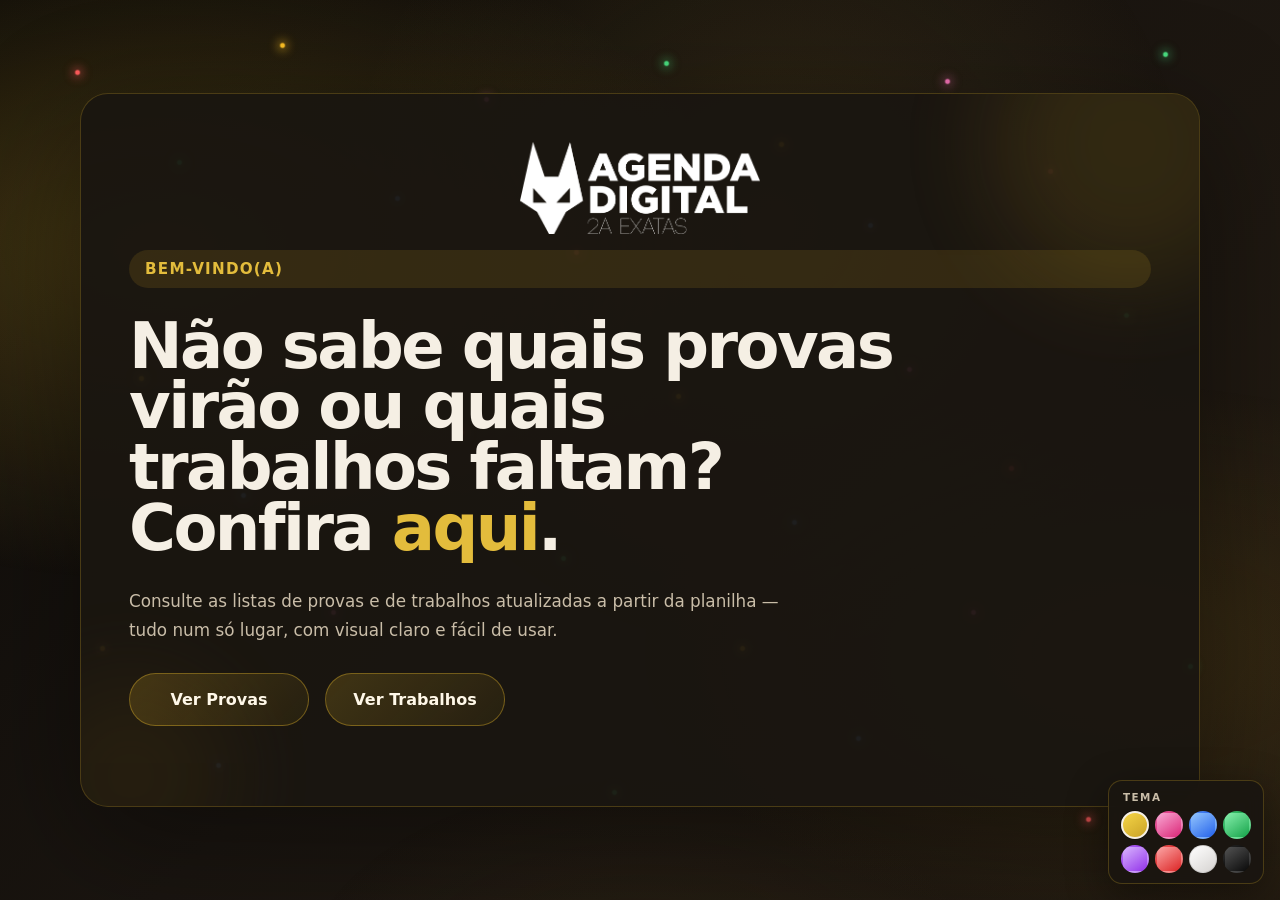
==== commit 5b3e9902: "Update index.html" ====
--- a/index.html
+++ b/index.html
@@ -3,7 +3,7 @@
 <head>
   <meta charset="UTF-8">
   <meta name="viewport" content="width=device-width, initial-scale=1.0">
-  <title>Status da Escola</title>
+  <title>Seja bem vindo(a)</title>
   <link rel="stylesheet" href="style.css">
   <script>
     try {
@@ -24,8 +24,8 @@
   </div>
   <main class="page">
     <div class="site-brand site-brand--compact">
-      <img class="site-brand__logo site-brand__logo--dark" src="images/2a-exatas.png" alt="Agenda Digital 2A Exatas" width="240" height="60" decoding="async">
-      <img class="site-brand__logo site-brand__logo--light" src="images/2a-exatas-black.png" alt="" width="240" height="60" decoding="async" aria-hidden="true">
+      <img class="site-brand__logo site-brand__logo--dark" src="2a-Exatas.png" alt="Agenda Digital 2A Exatas" width="240" height="60" decoding="async">
+      <img class="site-brand__logo site-brand__logo--light" src="2a-Exatas black.png" alt="" width="240" height="60" decoding="async" aria-hidden="true">
     </div>
     <section class="hero">
       <span class="badge">Bem-vindo(a)</span>
